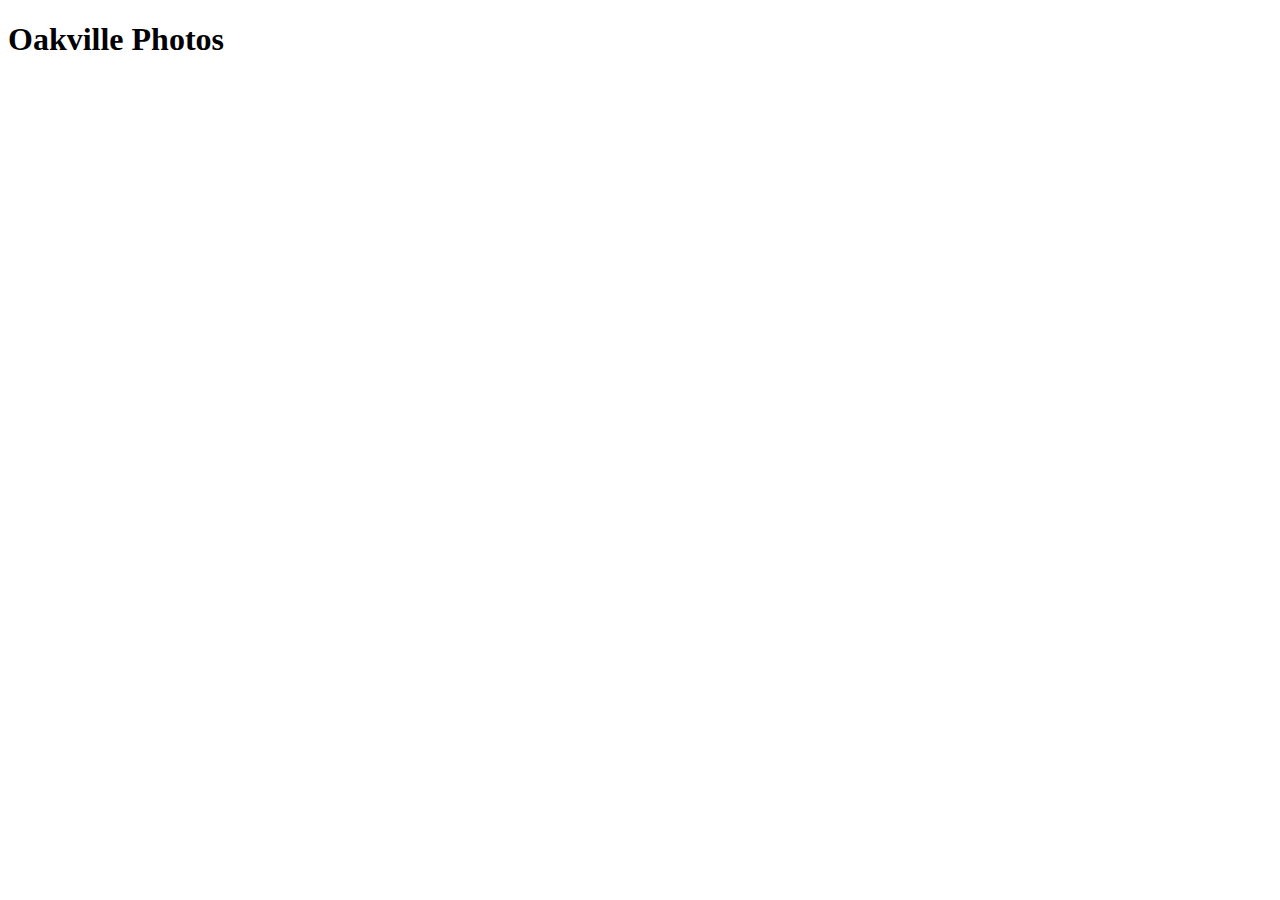
==== index.html @ fc8c084f "Outlined Site Template" ====
<!DOCTYPE html>
<html>
<head>
    <title>Oakville Photos</title>
    <link rel="stylesheet" type="text/css" href="color.css">
    <link rel="stylesheet" type="text/css" href="style.css">
</head>

<body>
    <h1>Oakville Photos</h1>
</body>
</html>
---- color.css ----
:root {
    --red: #DA8881;
    --red-accent: #FFC7C2;
    --blue: #61D1CA;
    --blue-accent: #BAF3E6;

    --shade-light: #F8F7F3;
    --shade-dark: #5E6472;
}
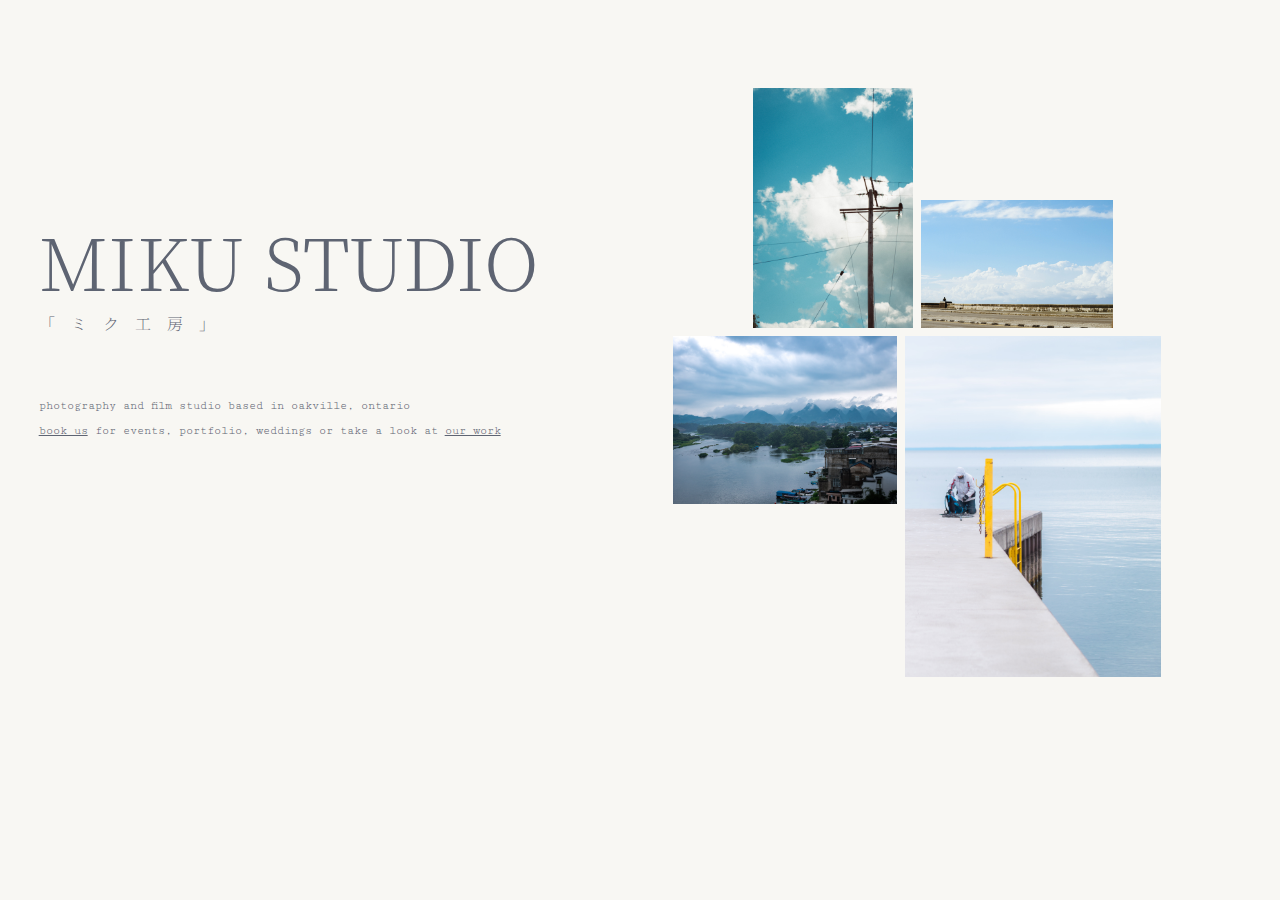
==== commit c56843bd: "Added landing page text and img" ====
--- a/index.html
+++ b/index.html
@@ -2,11 +2,42 @@
 <html>
 <head>
     <title>Oakville Photos</title>
+    <meta name="viewport" content="width=device-width, initial-scale=1">
+    
+    <!--Fonts-->
+    <link rel="preconnect" href="https://fonts.googleapis.com">
+    <link rel="preconnect" href="https://fonts.gstatic.com" crossorigin>
+    <link href="https://fonts.googleapis.com/css2?family=Noto+Serif+JP&display=swap" rel="stylesheet">
+    <link href="https://fonts.googleapis.com/css2?family=Cutive+Mono&display=swap" rel="stylesheet">
+
+    <!--Styles-->
     <link rel="stylesheet" type="text/css" href="color.css">
-    <link rel="stylesheet" type="text/css" href="style.css">
+    <link rel="stylesheet" type="text/css" href="index.css">
 </head>
 
 <body>
-    <h1>Oakville Photos</h1>
+    <div class="container">
+        <div class="text-container">
+            <h1>MIKU STUDIO</h1>
+            <h2>「ミク工房」</h2>
+            <h3 style="margin: 4rem 0 0 0;">photography and film studio based in oakville, ontario</h3>
+            <h3><a href="www.google.com">book us</a> for events, portfolio, weddings or take a look at <a href="gallery/gallery.html">our work</a></h3>
+        </div>
+        <div class="img-container">
+            <div style="position: relative; grid-area: a;">
+                <img src="img/DSC_3160.jpg" style="width: 10rem; height: auto; position: absolute; bottom: 0; right: 0;" loading="lazy">
+            </div>
+            <div style="position: relative; grid-area: b;">
+                <img src="img/DSC_2618.jpg" style="width: 12rem; height: auto; position: absolute; bottom: 0; left:0;" loading="lazy">
+            </div>
+            <div style="position: relative; grid-area: c;">
+                <img src="img/_tim1.jpg" style="width: 14rem; height: auto; position: absolute; top: 0; right:0;" loading="lazy">
+            </div>
+            <div style="position: relative; grid-area: d;">
+                <img src="img/_DSC2058.jpg" style="width: 16rem; height: auto; position: absolute; top: 0; left: 0;" loading="lazy">
+            </div>
+        </div>
+        
+    </div>
 </body>
 </html>--- a/color.css
+++ b/color.css
@@ -6,4 +6,28 @@
 
     --shade-light: #F8F7F3;
     --shade-dark: #5E6472;
+}
+
+.emphasis1 {
+    color: var(--red);
+}
+
+.emphasis2 {
+    color: var(--blue);
+}
+
+.white {
+    color: var(--shade-light);
+}
+
+.black {
+    color: var(--shade-dark);
+}
+
+.light1 {
+    background-color: var(--red-accent);
+}
+
+.light2 {
+    background-color: var(--blue-accent);
 }--- a/index.css
+++ b/index.css
@@ -0,0 +1,78 @@
+body {
+    display: block;
+    background-color: var(--shade-light);
+    width: 100vw;
+    height: 100vh;
+    margin: 0;
+}
+
+h1 {
+    font-family: "Noto Serif JP", serif;
+    font-weight: 200;
+    font-size: 4.5rem;
+    margin: 0;
+    color: var(--shade-dark);
+}
+
+h2 {
+    font-family: "Noto Serif JP", serif;
+    font-weight: 200;
+    font-size: 1rem;
+    margin: 0;
+    color: var(--shade-dark);
+    letter-spacing: 1rem;
+}
+
+h3 {
+    font-family: "Cutive Mono", monospace;
+    font-weight: 200;
+    font-size: 0.75rem;
+    color: var(--shade-dark);
+}
+
+a {
+    color: var(--shade-dark);
+}
+
+.container {
+    display: flex;
+    flex-direction: row;
+    width: max(80%, justify-content);
+    justify-content: space-evenly;
+    align-items: center;
+    width: 100vw;
+    height: max(100vh, fit-content);
+    flex-wrap: wrap;
+}
+
+.text-container {
+    display: block;
+}
+
+.img-container {
+    display: grid;
+    grid-template-columns: 1fr 1fr;
+    grid-gap: .5rem;
+    grid-template-areas:
+        "a a a b"
+        "a a a b"
+        "c d d d";
+    padding: 20rem;
+}
+
+
+@media only screen and (max-width: 600px) {
+    body {
+        width: calc(100vw - 5rem);
+        padding: 5rem 2.5rem 2.5rem 2.5rem;
+        overflow-x: hidden;
+    }
+    
+    .container {
+        justify-content: space-around;
+    }
+
+    .text-container {
+        width: fit-content
+    }
+}
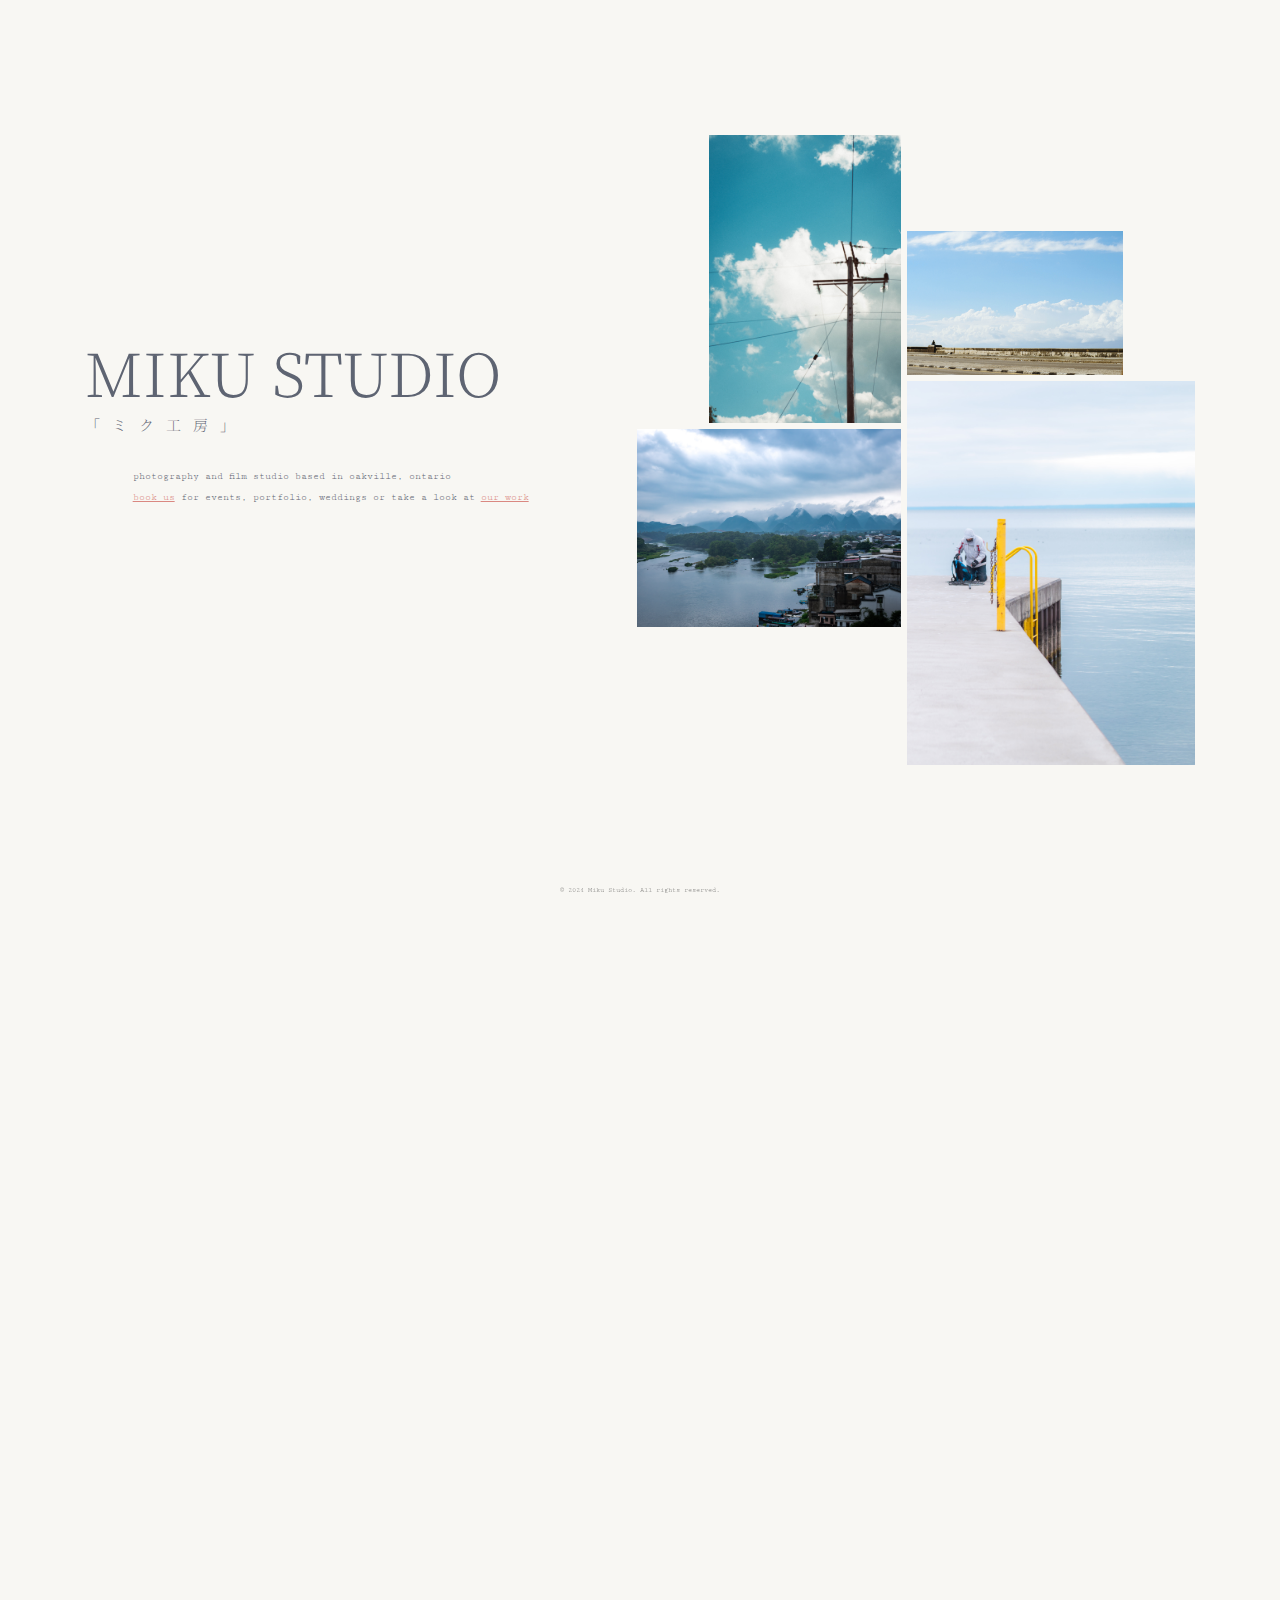
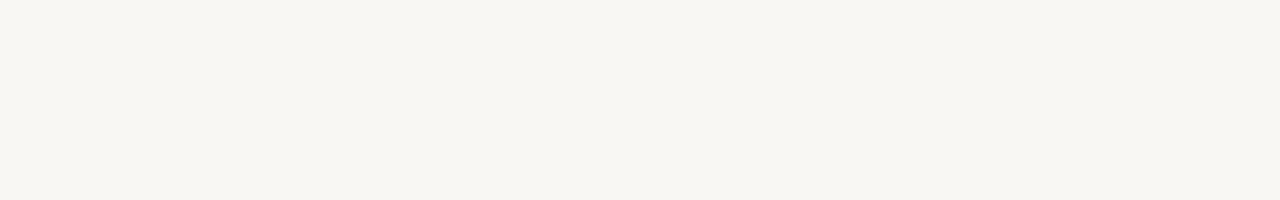
==== commit f132f955: "Rights and Grid for Index" ====
--- a/index.html
+++ b/index.html
@@ -1,7 +1,7 @@
 <!DOCTYPE html>
 <html>
 <head>
-    <title>Oakville Photos</title>
+    <title>Miku Studio</title>
     <meta name="viewport" content="width=device-width, initial-scale=1">
     
     <!--Fonts-->
@@ -16,28 +16,33 @@
 </head>
 
 <body>
+    <div id="rights-container">
+        <p>© 2024 Miku Studio. All rights reserved.</p>
+    </div>
     <div class="container">
         <div class="text-container">
             <h1>MIKU STUDIO</h1>
             <h2>「ミク工房」</h2>
-            <h3 style="margin: 4rem 0 0 0;">photography and film studio based in oakville, ontario</h3>
+            <h3 style="margin: 3rem 0 0 0;">photography and film studio based in oakville, ontario</h3>
             <h3><a href="www.google.com">book us</a> for events, portfolio, weddings or take a look at <a href="gallery/gallery.html">our work</a></h3>
         </div>
-        <div class="img-container">
-            <div style="position: relative; grid-area: a;">
-                <img src="img/DSC_3160.jpg" style="width: 10rem; height: auto; position: absolute; bottom: 0; right: 0;" loading="lazy">
+        <div class="grid-container">
+            <div id="img1">
+                <img src="img/DSC_3160.jpg" alt="electric pole in front of blue sky" loading="lazy">
             </div>
-            <div style="position: relative; grid-area: b;">
-                <img src="img/DSC_2618.jpg" style="width: 12rem; height: auto; position: absolute; bottom: 0; left:0;" loading="lazy">
+            <div id="img2">
+                <img src="img/DSC_2618.jpg" loading="lazy">
             </div>
-            <div style="position: relative; grid-area: c;">
-                <img src="img/_tim1.jpg" style="width: 14rem; height: auto; position: absolute; top: 0; right:0;" loading="lazy">
+            <div id="img3">
+                <img src="img/_tim1.jpg" loading="lazy">
             </div>
-            <div style="position: relative; grid-area: d;">
-                <img src="img/_DSC2058.jpg" style="width: 16rem; height: auto; position: absolute; top: 0; left: 0;" loading="lazy">
+            <div id="img4">
+                <img src="img/_DSC2058.jpg" loading="lazy">
             </div>
         </div>
-        
+    </div>
+    <div class="container">
+
     </div>
 </body>
 </html>--- a/index.css
+++ b/index.css
@@ -1,15 +1,46 @@
 body {
     display: block;
     background-color: var(--shade-light);
-    width: 100vw;
+    width: 100%;
     height: 100vh;
     margin: 0;
+}
+
+#rights-container {
+    position: fixed; /* or 'sticky' if applicable */
+    bottom: 0; /* Distance from the bottom of the viewport */
+    left: 50%; /* Position the left edge of the element in the middle of the viewport */
+    transform: translateX(-50%); /* Center the element horizontally */
+    /* Add your preferred width, height, and styling below */
+    text-align: center; /* Example text alignment */
+}
+
+#rights-container > p {
+    font-family: "Cutive Mono", monospace;
+    font-weight: 100;
+    font-size: 0.6rem;
+    /* turn the text to a bit transparent */
+    color: rgba(0, 0, 0, 0.5);
+    padding: 0.5rem;
+    margin: 0;
+    transition: color cubic-bezier(1, 0, 0, 1) 0.2s;
+}
+
+#rights-container > p:hover{
+    font-family: "Cutive Mono", monospace;
+    font-weight: 100;
+    font-size: 0.6rem;
+    /* turn the text to a bit transparent */
+    color: rgba(0, 0, 0, 1);
+    padding: 0.5rem;
+    margin: 0;
+    cursor: pointer;
 }
 
 h1 {
     font-family: "Noto Serif JP", serif;
     font-weight: 200;
-    font-size: 4.5rem;
+    font-size: 5rem;
     margin: 0;
     color: var(--shade-dark);
 }
@@ -17,7 +48,7 @@
 h2 {
     font-family: "Noto Serif JP", serif;
     font-weight: 200;
-    font-size: 1rem;
+    font-size: 1.25rem;
     margin: 0;
     color: var(--shade-dark);
     letter-spacing: 1rem;
@@ -26,12 +57,13 @@
 h3 {
     font-family: "Cutive Mono", monospace;
     font-weight: 200;
-    font-size: 0.75rem;
+    font-size: 0.8rem;
     color: var(--shade-dark);
+    padding-left: 5em;
 }
 
 a {
-    color: var(--shade-dark);
+    color: var(--red);
 }
 
 .container {
@@ -40,28 +72,85 @@
     width: max(80%, justify-content);
     justify-content: space-evenly;
     align-items: center;
-    width: 100vw;
-    height: max(100vh, fit-content);
+    width: 100%;
+    height: fit-content;
+    min-height: 100vh;
     flex-wrap: wrap;
 }
 
 .text-container {
     display: block;
-}
-
-.img-container {
+    padding-bottom: 5rem;
+}
+
+.grid-container {
     display: grid;
     grid-template-columns: 1fr 1fr;
     grid-gap: .5rem;
-    grid-template-areas:
-        "a a a b"
-        "a a a b"
-        "c d d d";
-    padding: 20rem;
-}
-
+}
+
+
+#img1 {
+    object-position: right;
+    display: flex;
+    align-items: end;
+    justify-content: right;
+}
+
+#img1 > img {
+    width: 16rem;
+}
+
+#img2 {
+    object-position: right;
+    display: flex;
+    align-items: end;
+    justify-content: left;
+    margin-bottom: 4rem;
+}
+
+#img2 > img {
+    width: 18rem;
+}
+
+#img3 {
+    object-position: right;
+    display: flex;
+    align-items: start;
+    justify-content: right;
+}
+
+#img3 > img {
+    width: 22rem;
+}
+
+#img4 {
+    object-position: right;
+    display: flex;
+    align-items: start;
+    justify-content: right;
+    margin-top: -4rem;
+}
+
+#img4 > img {
+    width: 24rem;
+}
+
+
+
+
+@media only screen and (max-width: 1600px) {
+    html {
+        font-size: 12px;
+    }
+}
 
 @media only screen and (max-width: 600px) {
+    html {
+        font-size: 16px;
+        overflow-x: hidden;
+    }
+
     body {
         width: calc(100vw - 5rem);
         padding: 5rem 2.5rem 2.5rem 2.5rem;
@@ -71,8 +160,46 @@
     .container {
         justify-content: space-around;
     }
+    
+    .grid-container {
+        overflow-x: hidden;
+    }
+    
+    h1 {
+        line-height: 5rem;
+        padding-bottom: 1rem;
+    }
+
+    h3 {
+        padding-left: 2rem;
+    }
+    
+    #img1 > img {
+        width: 100%;
+    }
+    
+    #img2 > img {
+        width: 100%;
+    }
+
+    #img2 {
+        margin-bottom: 2rem;
+    }
+    
+    #img3 > img {
+        width: 100%;
+    }
+    
+    #img4 > img {
+        width: 100%;
+    }
+
+    #img4 {
+        margin-top: -2rem;
+    }
 
     .text-container {
-        width: fit-content
-    }
-}
+        display: block;
+        padding-bottom: 2rem;
+    }
+}
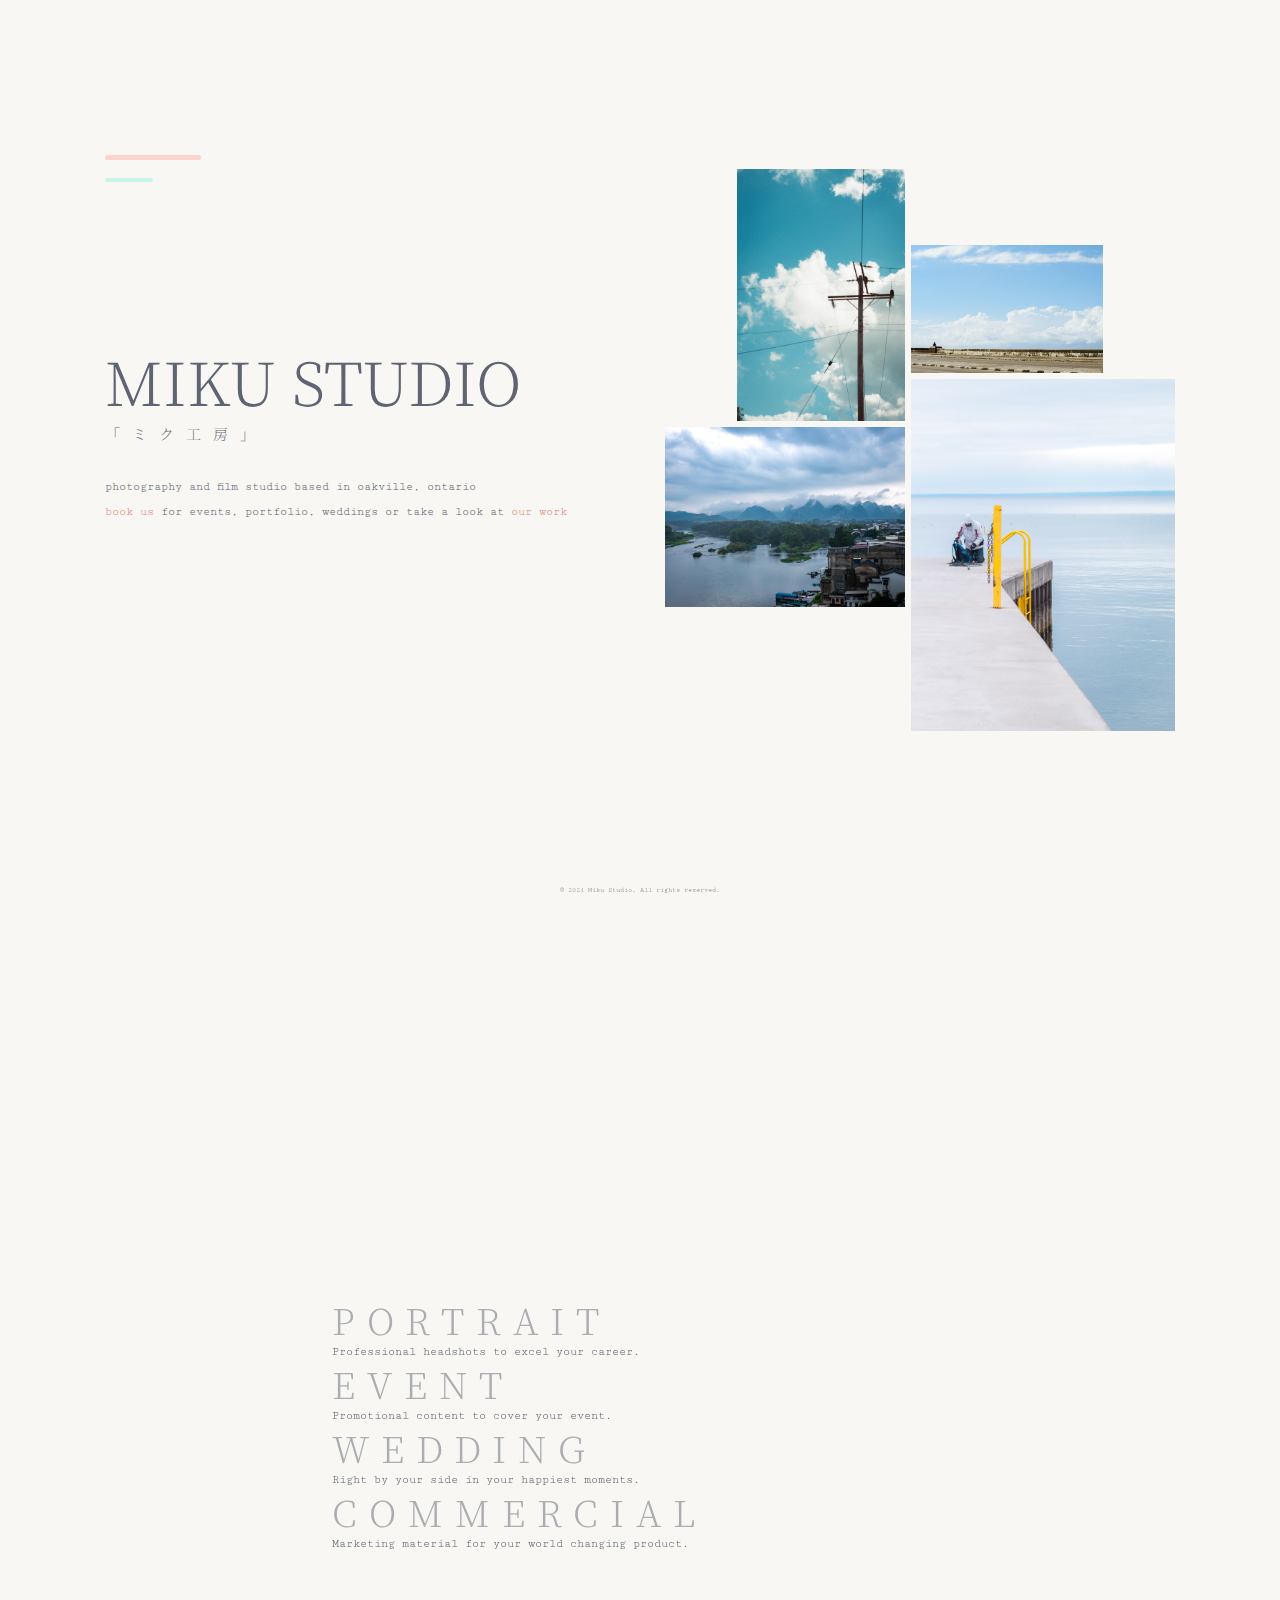
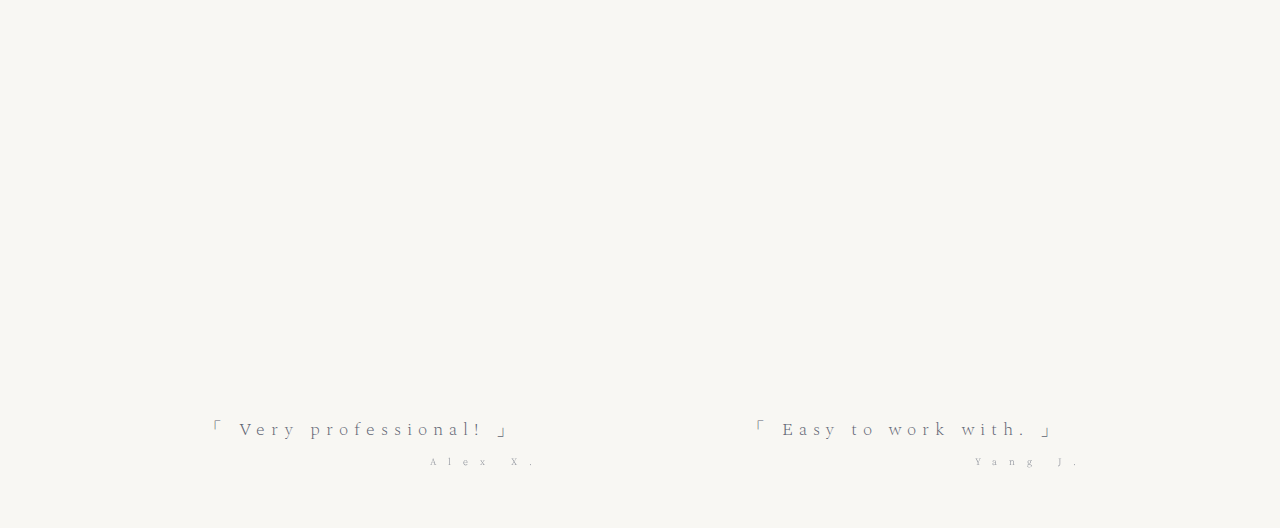
==== commit a68b424f: "Modified Product Preview" ====
--- a/index.html
+++ b/index.html
@@ -3,46 +3,121 @@
 <head>
     <title>Miku Studio</title>
     <meta name="viewport" content="width=device-width, initial-scale=1">
-    
+    <!--Script-->
+    <script src="https://ajax.googleapis.com/ajax/libs/jquery/3.7.1/jquery.min.js"></script>
+
     <!--Fonts-->
     <link rel="preconnect" href="https://fonts.googleapis.com">
     <link rel="preconnect" href="https://fonts.gstatic.com" crossorigin>
-    <link href="https://fonts.googleapis.com/css2?family=Noto+Serif+JP&display=swap" rel="stylesheet">
-    <link href="https://fonts.googleapis.com/css2?family=Cutive+Mono&display=swap" rel="stylesheet">
+    <link href="https://fonts.googleapis.com/css2?family=Cutive+Mono&family=Spectral&family=Noto+Serif+JP&display=swap" rel="stylesheet">
+    
 
     <!--Styles-->
     <link rel="stylesheet" type="text/css" href="color.css">
     <link rel="stylesheet" type="text/css" href="index.css">
+
+    <!--Favicon-->
+    <link rel="apple-touch-icon" sizes="180x180" href="/img/favicon_io/apple-touch-icon.png">
+    <link rel="icon" type="image/png" sizes="32x32" href="/img/favicon_io/favicon-32x32.png">
+    <link rel="icon" type="image/png" sizes="16x16" href="/img/favicon_io/favicon-16x16.png">
 </head>
 
 <body>
     <div id="rights-container">
         <p>© 2024 Miku Studio. All rights reserved.</p>
     </div>
-    <div class="container">
-        <div class="text-container">
-            <h1>MIKU STUDIO</h1>
-            <h2>「ミク工房」</h2>
-            <h3 style="margin: 3rem 0 0 0;">photography and film studio based in oakville, ontario</h3>
-            <h3><a href="www.google.com">book us</a> for events, portfolio, weddings or take a look at <a href="gallery/gallery.html">our work</a></h3>
+    <div class="container landing-wrapper">
+        <div class="heading-container">
+            <div class="decorative-div">
+                <span class="light1"></span>
+                <span class="light2" style="width: 4rem;"></span>
+            </div>
+            <div class="text-container">
+                <h1>MIKU STUDIO</h1>
+                <h2>「ミク工房」</h2>
+                <h3 style="margin: 3rem 0 0 0;">photography and film studio based in oakville, ontario</h3>
+                <h3><a href="mailto:inquiry@miku-studio.com"">book us</a> for events, portfolio, weddings or take a look at <a href="gallery/index.html">our work</a></h3>
+            </div>
+            <div></div>
         </div>
         <div class="grid-container">
             <div id="img1">
-                <img src="img/DSC_3160.jpg" alt="electric pole in front of blue sky" loading="lazy">
+                <img src="img/DSC_3160.jpg" alt="electric pole in front of blue sky">
             </div>
             <div id="img2">
-                <img src="img/DSC_2618.jpg" loading="lazy">
+                <img src="img/DSC_2618.jpg">
             </div>
             <div id="img3">
-                <img src="img/_tim1.jpg" loading="lazy">
+                <img src="img/tim1.jpg" alt="electric pole in front of blue sky">
             </div>
             <div id="img4">
-                <img src="img/_DSC2058.jpg" loading="lazy">
+                <img src="img/DSC2058.jpg">
             </div>
         </div>
     </div>
-    <div class="container">
 
+    <div class="goal-container">
+        <h2>Immortalize and keep the finest moments of your life.</h2>
+    </div>
+
+    <div class="container offer-wrapper">
+        <img id="img-portrait" src="img/portrait.jpg">
+        <img id="img-event" src="img/event.jpg">
+        <img id="img-wedding" src="img/wedding.jpg">
+        <img id="img-commercial" src="img/DSC_2618.jpg">
+        <div class="offer-div">
+            <a id="offer-portrait" href="#">
+                <span class="left-decor">「</span>
+                <h1>PORTRAIT</h1>
+                <span class="right-decor">」</span>
+            </a>
+            <h3>Professional headshots to excel your career.</h3>
+            <a id="offer-event" href="#">
+                <span class="left-decor">「</span>
+                <h1>EVENT</h1>
+                <span class="right-decor">」</span>
+            </a>
+            <h3>Promotional content to cover your event.</h3>
+            <a id="offer-wedding" href="#">
+                <span class="left-decor">「</span>
+                <h1>WEDDING</h1>
+                <span class="right-decor">」</span>
+            </a>
+            <h3>Right by your side in your happiest moments.</h3>
+            <a id="offer-commercial" href="#">
+                <span class="left-decor">「</span>
+                <h1>COMMERCIAL</h1>
+                <span class="right-decor">」</span>
+            </a>
+            <h3>Marketing material for your world changing product.</h3>
+        </div>
+        <div></div>
+    </div>
+
+    <div class="goal-container">
+        <h2>Contact us : inquiry@miku-studio.com</h2>
+    </div>
+
+    <div class="container" id="review-wrapper">
+        <div class="review-container">
+            <h4>「 Very professional! 」</h4>
+            <div class="title-container">
+                <h2>Alex X.</h2>
+            </div>
+        </div>
+        <div class="review-container">
+            <h4>「 Easy to work with. 」</h4>
+            <div class="title-container">
+                <h2>Yang J.</h2>
+            </div>
+        </div>
+        <!--<div class="review-container">
+            <h4>Just to my liking.</h4>
+            <div class="title-container">
+                <h2>Kalia Y.</h2>
+            </div>
+        </div>-->
     </div>
 </body>
+<script src="index.js"></script>
 </html>--- a/index.css
+++ b/index.css
@@ -6,13 +6,17 @@
     margin: 0;
 }
 
+a {
+    text-decoration: none;
+}
+
 #rights-container {
-    position: fixed; /* or 'sticky' if applicable */
-    bottom: 0; /* Distance from the bottom of the viewport */
-    left: 50%; /* Position the left edge of the element in the middle of the viewport */
-    transform: translateX(-50%); /* Center the element horizontally */
-    /* Add your preferred width, height, and styling below */
-    text-align: center; /* Example text alignment */
+    position: fixed;
+    bottom: 0;
+    left: 50%;
+    transform: translateX(-50%);
+    text-align: center;
+    width: 80%;
 }
 
 #rights-container > p {
@@ -21,7 +25,7 @@
     font-size: 0.6rem;
     /* turn the text to a bit transparent */
     color: rgba(0, 0, 0, 0.5);
-    padding: 0.5rem;
+    padding: 0.5rem 0;
     margin: 0;
     transition: color cubic-bezier(1, 0, 0, 1) 0.2s;
 }
@@ -56,10 +60,18 @@
 
 h3 {
     font-family: "Cutive Mono", monospace;
-    font-weight: 200;
-    font-size: 0.8rem;
+    font-weight: 400;
+    font-size: 1rem;
     color: var(--shade-dark);
-    padding-left: 5em;
+}
+
+h4 {
+    font-family: "Spectral", serif;
+    font-weight: 100;
+    font-size: 1.5rem;
+    letter-spacing: 0.5rem;
+    margin: 1rem;
+    color: var(--shade-dark);
 }
 
 a {
@@ -78,6 +90,38 @@
     flex-wrap: wrap;
 }
 
+.landing-wrapper {
+    padding: 0 2.5rem;
+    max-width: calc(100% - 5rem);
+}
+
+.heading-container {
+    display: flex;
+    justify-content: space-evenly;
+    align-items: center;
+    flex-direction: column;
+    height: inherit;
+    min-height: 100vh;
+    height: fit-content;
+}
+
+.decorative-div {
+    width: 100%;
+    height: fit-content;
+    display: flex;
+    flex-direction: column;
+    justify-content: center;
+    align-items: start;
+    gap: 1.5rem;
+}
+
+.decorative-div > span {
+    height: .4rem;
+    width: 8rem;
+    border-radius: .25rem;
+    opacity: .75;
+}
+
 .text-container {
     display: block;
     padding-bottom: 5rem;
@@ -98,7 +142,7 @@
 }
 
 #img1 > img {
-    width: 16rem;
+    width: 14rem;
 }
 
 #img2 {
@@ -110,7 +154,7 @@
 }
 
 #img2 > img {
-    width: 18rem;
+    width: 16rem;
 }
 
 #img3 {
@@ -121,7 +165,7 @@
 }
 
 #img3 > img {
-    width: 22rem;
+    width: 20rem;
 }
 
 #img4 {
@@ -133,11 +177,168 @@
 }
 
 #img4 > img {
-    width: 24rem;
-}
-
-
-
+    width: 22rem;
+}
+
+#review-wrapper {
+    display: flex;
+    align-items: center;
+    padding: 5rem 0;
+    min-height: fit-content;
+    justify-content: space-evenly;
+}
+
+.review-container h2 {
+    font-size: 0.75rem;
+    color: var(--shade-dark);
+    opacity: 0.75;
+}
+
+.review-container h4 {
+    margin-right: 2rem;
+}
+
+.review-container > .title-container {
+    display: flex;
+    flex-direction: row;
+    justify-content: space-between;
+    align-items: end;
+    justify-content: end;
+}
+
+.review-container > .title-container > h2 {
+    justify-content: end;
+}
+
+.review-container > .title-container > img {
+    width: 4rem;
+    height: 4rem;
+}
+
+#about-div {
+    display: flex;
+    flex-direction: column;
+    justify-content: center;
+    align-items: center;
+}
+
+.goal-container {
+    width: 100%;
+    background-image: url("img/goal_banner.jpg");
+    display: flex;
+    flex-direction: column;
+    justify-content: center;
+    align-items: center;
+    padding: 1rem 0;
+    min-height: fit-content;
+    height: 4rem;
+}
+
+.goal-container > h1 {
+    color: var(--shade-light);
+}
+
+.goal-container > h2 {
+    color: var(--shade-light);
+    font-weight: 400;
+}
+
+.offer-wrapper {
+    display: flex;
+    flex-direction: row;
+    justify-content: space-evenly;
+    align-items: center;
+    background-image: none;
+    position: relative;
+    max-width: calc(100% - 5rem);
+    padding: 0 2.5rem;
+}
+
+.offer-wrapper img {
+    position: absolute;
+    width: 100%;
+    height: 100vh;
+    z-index: -1;
+    overflow: hidden;
+    object-fit: cover;
+
+    transition: opacity cubic-bezier(1, 0, 0, 1) 0.5s;
+    transition: background-image cubic-bezier(1, 0, 0, 1) 0.1s;
+}
+
+#offer-text {
+    width: 10vw;
+}
+
+#img-portrait {
+    opacity: 0;
+}
+
+#img-event {
+    opacity: 0;
+}
+
+#img-wedding {
+    opacity: 0;
+}
+
+#img-commercial {
+    opacity: 0;
+}
+
+.offer-div {
+    display: inline;
+}
+
+.offer-div > a {
+    width: fit-content;
+    display: flex;
+    flex-direction: row;
+}
+
+.offer-div a h1 {
+    font-size: 3rem;
+    letter-spacing: 1rem;
+    padding: 0;
+    margin: 0;
+    transition: opacity cubic-bezier(1, 0, 0, 1) 0.1s;
+    opacity: .5;
+    justify-content: center;
+}
+
+.offer-div a span {
+    font-size: 3rem;
+    letter-spacing: 2rem;
+    padding: 0;
+    margin: 0;
+    transition: opacity cubic-bezier(1, 0, 0, 1) 0.1s;
+    opacity: 0;
+    justify-content: center;
+}
+
+.offer-div > a:hover h1 {
+    opacity: .9;
+}
+
+.offer-div > a:hover span {
+    opacity: .9;
+}
+
+.offer-div h3 {
+    margin: 0;
+    padding-left: 5rem;
+}
+
+
+
+
+.left-decor {
+    opacity: 0;
+}
+
+.right-decor {
+    opacity: 0;
+}
 
 @media only screen and (max-width: 1600px) {
     html {
@@ -152,13 +353,19 @@
     }
 
     body {
-        width: calc(100vw - 5rem);
-        padding: 5rem 2.5rem 2.5rem 2.5rem;
         overflow-x: hidden;
+        padding-top: 5rem;
     }
     
     .container {
         justify-content: space-around;
+
+    }
+
+    .heading-container {
+        min-height: 80vh;
+        justify-content: space-between;
+
     }
     
     .grid-container {
@@ -166,6 +373,7 @@
     }
     
     h1 {
+        font-size: 4rem;
         line-height: 5rem;
         padding-bottom: 1rem;
     }
@@ -196,10 +404,68 @@
 
     #img4 {
         margin-top: -2rem;
+    }
+
+    .landing-wrapper {
+        padding-bottom: 5rem;
+    }
+
+    .goal-container {
+        width: calc(100vw - 2rem);
+        background-image: url("img/goal_banner.jpg");
+        display: flex;
+        flex-direction: column;
+        justify-content: center;
+        align-items: center;
+        padding: 1rem;
+        height: fit-content;
+    }
+
+    .goal-container h2 {
+        justify-content: center;
+        align-items: center;
+        text-align: justify;
+        font-size: 1rem;
     }
 
     .text-container {
         display: block;
         padding-bottom: 2rem;
     }
-}
+
+    .review-container h2 {
+        font-size: 0.75rem;
+    }
+    
+    .review-container h4 {
+        font-size: 1.25rem;
+        margin-right: .25rem;
+    }
+
+    .offer-div a h1 {
+        font-size: 1.5rem;
+        letter-spacing: .5rem;
+        line-height: 1.5rem;
+        padding: 0;
+        margin: 0;
+        transition: opacity cubic-bezier(1, 0, 0, 1) 0.1s;
+        opacity: .5;
+        justify-content: center;
+    }
+    
+    .offer-div a span {
+        font-size: 1.5rem;
+        letter-spacing: .5rem;
+        padding: 0;
+        margin: 0;
+        transition: opacity cubic-bezier(1, 0, 0, 1) 0.1s;
+        opacity: 0;
+        justify-content: center;
+    }
+
+
+    .review-container {
+        margin: 0 0 2rem 0;
+    }
+    
+}
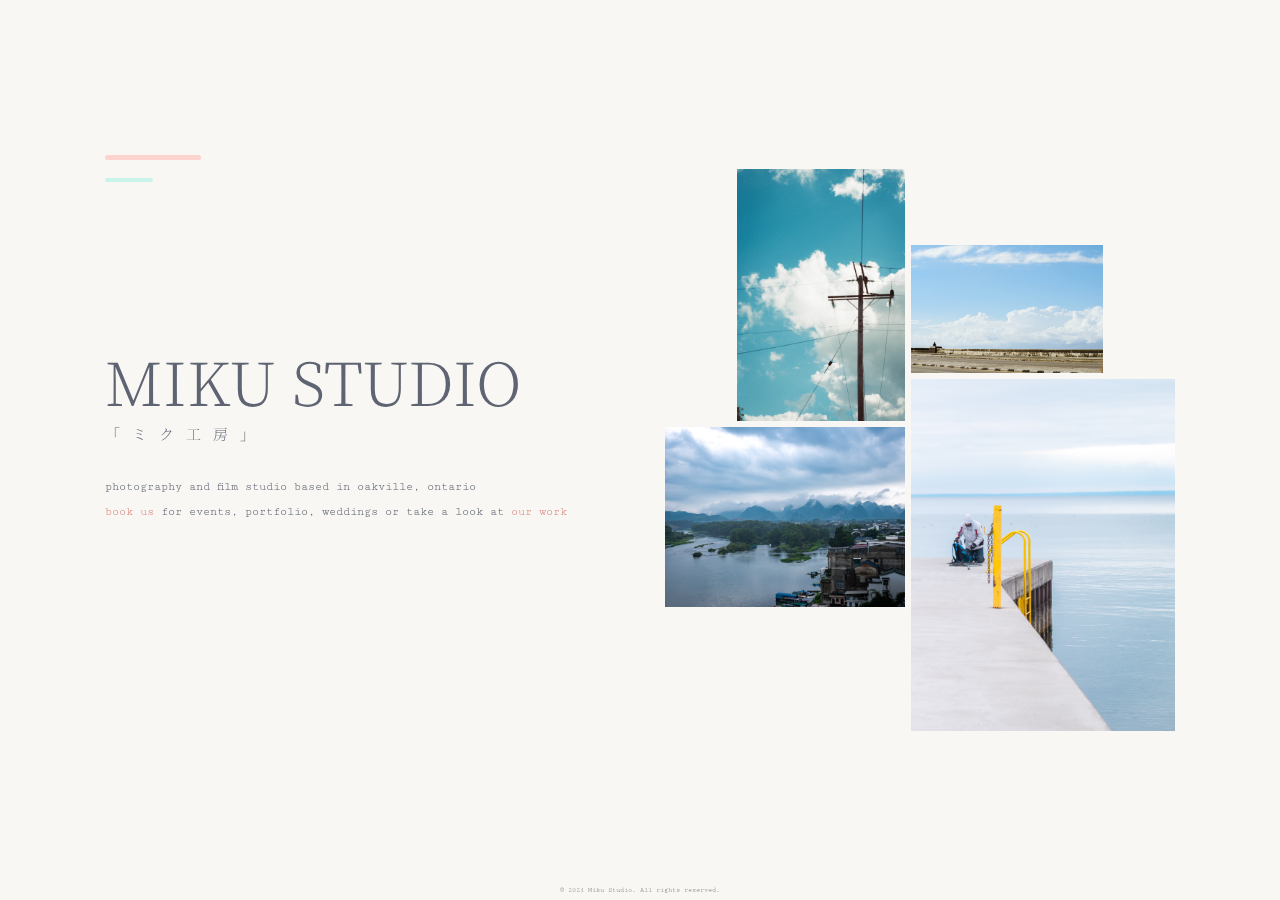
==== commit b0ada42f: "Added Snapping to Offer" ====
--- a/index.html
+++ b/index.html
@@ -23,9 +23,10 @@
 </head>
 
 <body>
-    <div id="rights-container">
+    <div class="contaienr" id="rights-container">
         <p>© 2024 Miku Studio. All rights reserved.</p>
     </div>
+    <div style="scroll-snap-type: y proximity; overflow-y: scroll; height: 100vh;">
     <div class="container landing-wrapper">
         <div class="heading-container">
             <div class="decorative-div">
@@ -91,10 +92,10 @@
             </a>
             <h3>Marketing material for your world changing product.</h3>
         </div>
-        <div></div>
+        <div id="offer-spacing"></div>
     </div>
 
-    <div class="goal-container">
+    <div class="container goal-container">
         <h2>Contact us : inquiry@miku-studio.com</h2>
     </div>
 
@@ -118,6 +119,7 @@
             </div>
         </div>-->
     </div>
+    </div>
 </body>
 <script src="index.js"></script>
 </html>--- a/index.css
+++ b/index.css
@@ -4,6 +4,7 @@
     width: 100%;
     height: 100vh;
     margin: 0;
+    overflow: hidden;
 }
 
 a {
@@ -252,6 +253,7 @@
     position: relative;
     max-width: calc(100% - 5rem);
     padding: 0 2.5rem;
+    scroll-snap-align: start;
 }
 
 .offer-wrapper img {
@@ -354,12 +356,10 @@
 
     body {
         overflow-x: hidden;
-        padding-top: 5rem;
     }
     
     .container {
         justify-content: space-around;
-
     }
 
     .heading-container {
@@ -408,6 +408,7 @@
 
     .landing-wrapper {
         padding-bottom: 5rem;
+        padding-top: 5rem;
     }
 
     .goal-container {
@@ -468,4 +469,19 @@
         margin: 0 0 2rem 0;
     }
     
-}
+    #offer-spacing {
+        display: none;
+    }
+
+    .offer-div h3 {
+        display: none;
+        padding: 0;
+    }
+
+    .offer-wrapper {
+        min-height: 100vh;
+        overflow: hidden;
+        scroll-snap-align: center;
+    }
+
+}
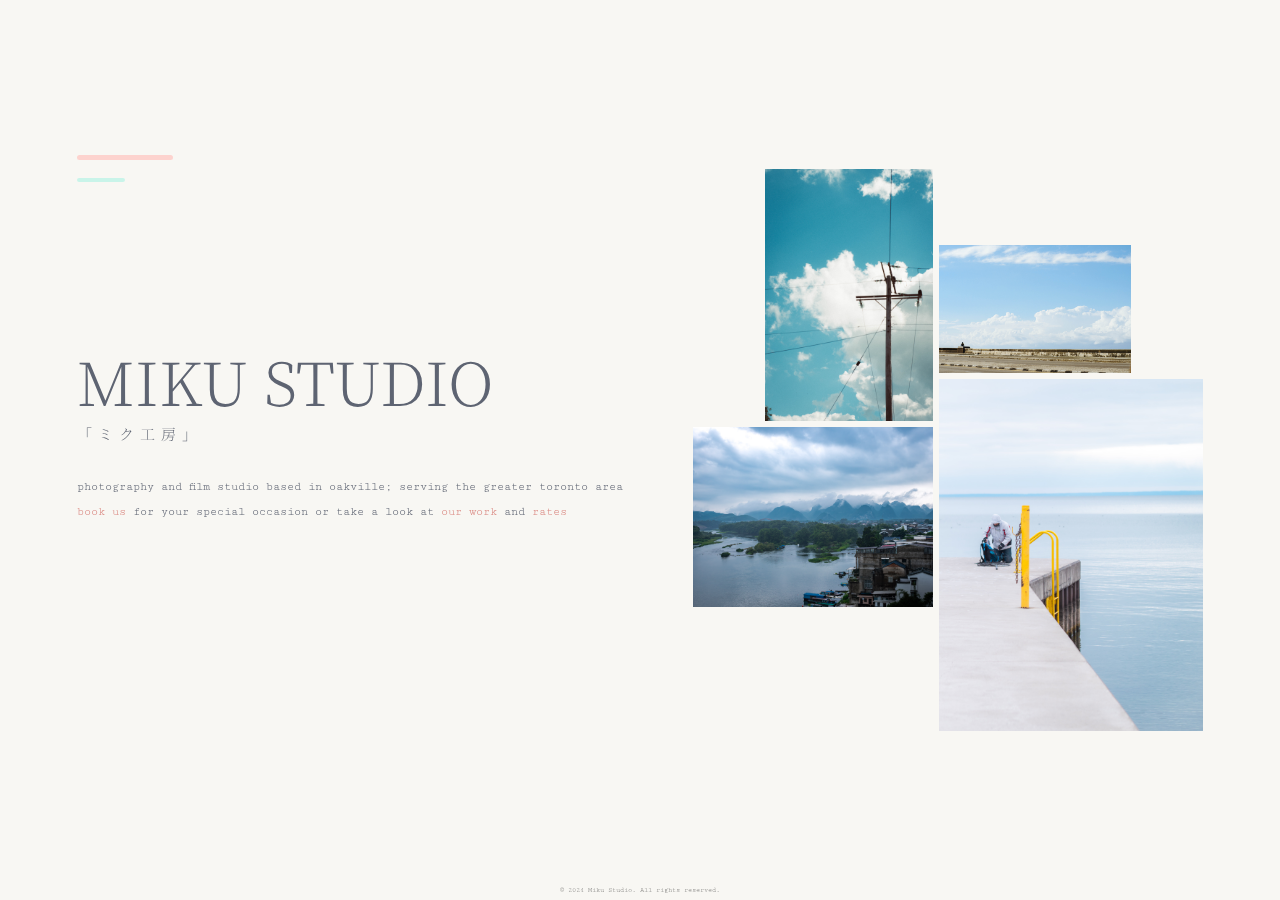
==== commit 7f6874fd: "Merge branch 'main' of https://github.com/TheLeoChai/MikuStudio" ====
--- a/index.html
+++ b/index.html
@@ -23,7 +23,7 @@
 </head>
 
 <body>
-    <div class="contaienr" id="rights-container">
+    <div id="rights-container">
         <p>© 2024 Miku Studio. All rights reserved.</p>
     </div>
     <div style="scroll-snap-type: y proximity; overflow-y: scroll; height: 100vh;">
@@ -36,8 +36,8 @@
             <div class="text-container">
                 <h1>MIKU STUDIO</h1>
                 <h2>「ミク工房」</h2>
-                <h3 style="margin: 3rem 0 0 0;">photography and film studio based in oakville, ontario</h3>
-                <h3><a href="mailto:inquiry@miku-studio.com"">book us</a> for events, portfolio, weddings or take a look at <a href="gallery/index.html">our work</a></h3>
+                <h3 style="margin: 3rem 0 0 0;">photography and film studio based in oakville; serving the greater toronto area</h3>
+                <h3><a href="mailto:inquiry@miku-studio.com"">book us</a> for your special occasion or take a look at <a href="gallery/index.html">our work</a> and <a href="quotes/index.html">rates</a></h3>
             </div>
             <div></div>
         </div>
--- a/index.css
+++ b/index.css
@@ -5,6 +5,43 @@
     height: 100vh;
     margin: 0;
     overflow: hidden;
+}
+
+h1 {
+    font-family: "Noto Serif JP", serif;
+    font-weight: 200;
+    font-size: 5rem;
+    margin: 0;
+    color: var(--shade-dark);
+}
+
+h2 {
+    font-family: "Noto Serif JP", serif;
+    font-weight: 200;
+    font-size: 1.25rem;
+    margin: 0;
+    color: var(--shade-dark);
+    letter-spacing: .5rem;
+}
+
+h3 {
+    font-family: "Cutive Mono", monospace;
+    font-weight: 400;
+    font-size: 1rem;
+    color: var(--shade-dark);
+}
+
+h4 {
+    font-family: "Spectral", serif;
+    font-weight: 100;
+    font-size: 1.5rem;
+    letter-spacing: 0.5rem;
+    margin: 1rem;
+    color: var(--shade-dark);
+}
+
+a {
+    color: var(--red);
 }
 
 a {
@@ -42,43 +79,6 @@
     cursor: pointer;
 }
 
-h1 {
-    font-family: "Noto Serif JP", serif;
-    font-weight: 200;
-    font-size: 5rem;
-    margin: 0;
-    color: var(--shade-dark);
-}
-
-h2 {
-    font-family: "Noto Serif JP", serif;
-    font-weight: 200;
-    font-size: 1.25rem;
-    margin: 0;
-    color: var(--shade-dark);
-    letter-spacing: 1rem;
-}
-
-h3 {
-    font-family: "Cutive Mono", monospace;
-    font-weight: 400;
-    font-size: 1rem;
-    color: var(--shade-dark);
-}
-
-h4 {
-    font-family: "Spectral", serif;
-    font-weight: 100;
-    font-size: 1.5rem;
-    letter-spacing: 0.5rem;
-    margin: 1rem;
-    color: var(--shade-dark);
-}
-
-a {
-    color: var(--red);
-}
-
 .container {
     display: flex;
     flex-direction: row;
@@ -253,7 +253,6 @@
     position: relative;
     max-width: calc(100% - 5rem);
     padding: 0 2.5rem;
-    scroll-snap-align: start;
 }
 
 .offer-wrapper img {
